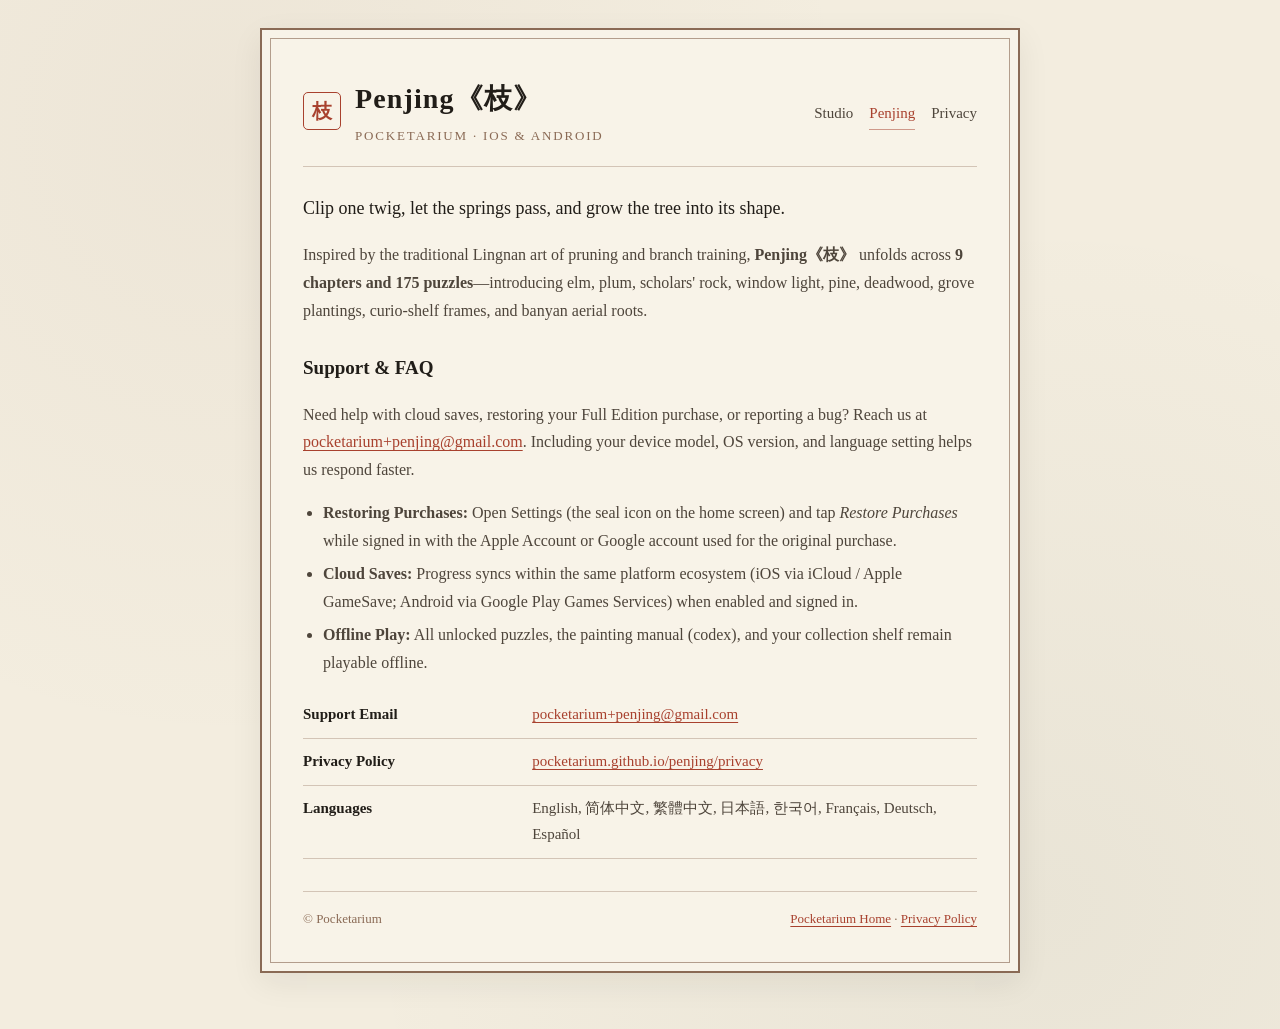
==== penjing/index.html @ ed8d2603 "feat: add Pocketarium studio and Penjing site" ====
<!doctype html>
<html lang="en">
<head>
  <meta charset="utf-8">
  <meta name="viewport" content="width=device-width, initial-scale=1">
  <title>Penjing《枝》 — Bonsai Pruning Puzzle | Pocketarium</title>
  <meta name="description" content="Clip one twig, let the springs pass, and grow the tree into its shape. Official game and support page for Penjing.">
  <link rel="stylesheet" href="../styles.css">
</head>
<body>
  <main class="page">
    <div class="inner">
      <header>
        <div class="brand">
          <span class="seal" aria-hidden="true">枝</span>
          <div>
            <h1>Penjing《枝》</h1>
            <p class="subtitle">Pocketarium · iOS &amp; Android</p>
          </div>
        </div>
        <nav aria-label="Primary">
          <a href="../">Studio</a>
          <a href="./" aria-current="page">Penjing</a>
          <a href="./privacy/">Privacy</a>
        </nav>
      </header>

      <p class="lead">
        Clip one twig, let the springs pass, and grow the tree into its shape.
      </p>
      <p>
        Inspired by the traditional Lingnan art of pruning and branch training, <strong>Penjing《枝》</strong>
        unfolds across <strong>9 chapters and 175 puzzles</strong>—introducing elm, plum, scholars' rock,
        window light, pine, deadwood, grove plantings, curio-shelf frames, and banyan aerial roots.
      </p>

      <h2>Support &amp; FAQ</h2>
      <p>
        Need help with cloud saves, restoring your Full Edition purchase, or reporting a bug?
        Reach us at <a href="mailto:pocketarium+penjing@gmail.com">pocketarium+penjing@gmail.com</a>.
        Including your device model, OS version, and language setting helps us respond faster.
      </p>
      <ul>
        <li><strong>Restoring Purchases:</strong> Open Settings (the seal icon on the home screen) and tap <em>Restore Purchases</em> while signed in with the Apple Account or Google account used for the original purchase.</li>
        <li><strong>Cloud Saves:</strong> Progress syncs within the same platform ecosystem (iOS via iCloud / Apple GameSave; Android via Google Play Games Services) when enabled and signed in.</li>
        <li><strong>Offline Play:</strong> All unlocked puzzles, the painting manual (codex), and your collection shelf remain playable offline.</li>
      </ul>

      <table class="kv">
        <tr>
          <th>Support Email</th>
          <td><a href="mailto:pocketarium+penjing@gmail.com">pocketarium+penjing@gmail.com</a></td>
        </tr>
        <tr>
          <th>Privacy Policy</th>
          <td><a href="./privacy/">pocketarium.github.io/penjing/privacy</a></td>
        </tr>
        <tr>
          <th>Languages</th>
          <td>English, 简体中文, 繁體中文, 日本語, 한국어, Français, Deutsch, Español</td>
        </tr>
      </table>

      <footer>
        <span>© Pocketarium</span>
        <span><a href="../">Pocketarium Home</a> · <a href="./privacy/">Privacy Policy</a></span>
      </footer>
    </div>
  </main>
</body>
</html>
---- styles.css ----
/* Penjing & Pocketarium — rice-paper & ink static stylesheet */
:root {
  --paper: #f3eddf;
  --sheet: #f8f3e8;
  --ink: #211d18;
  --ink-soft: #4e453b;
  --ochre: #8a6a55;
  --rule: rgba(138, 106, 85, 0.34);
  --cinnabar: #a8412e;
  --foliage: #33402f;
}

* {
  box-sizing: border-box;
}

html,
body {
  margin: 0;
  padding: 0;
  background: var(--paper);
  color: var(--ink);
  font-family: "Noto Serif SC", "Noto Serif", "Source Han Serif SC", Georgia, "Times New Roman", serif;
  line-height: 1.72;
  -webkit-font-smoothing: antialiased;
}

body {
  background-image:
    radial-gradient(circle at 18% 12%, rgba(138, 106, 85, 0.06), transparent 45%),
    radial-gradient(circle at 82% 88%, rgba(51, 64, 47, 0.05), transparent 50%);
  padding: 28px 18px 56px;
}

.page {
  max-width: 760px;
  margin: 0 auto;
  background: var(--sheet);
  border: 2px solid var(--ochre);
  padding: 8px;
  box-shadow: 0 10px 30px rgba(33, 29, 24, 0.07);
}

.inner {
  border: 1px solid rgba(138, 106, 85, 0.62);
  padding: 36px 32px 32px;
}

header {
  display: flex;
  flex-wrap: wrap;
  align-items: baseline;
  justify-content: space-between;
  gap: 12px 20px;
  padding-bottom: 18px;
  border-bottom: 1px solid var(--rule);
  margin-bottom: 26px;
}

.brand {
  display: flex;
  align-items: center;
  gap: 14px;
}

.seal {
  display: inline-flex;
  align-items: center;
  justify-content: center;
  width: 38px;
  height: 38px;
  border: 1.8px solid var(--cinnabar);
  border-radius: 5px;
  color: var(--cinnabar);
  font-weight: 700;
  font-size: 20px;
  line-height: 1;
  user-select: none;
}

h1 {
  margin: 0;
  font-size: 28px;
  font-weight: 700;
  letter-spacing: 0.04em;
}

.subtitle {
  margin: 2px 0 0;
  font-size: 13px;
  letter-spacing: 0.14em;
  text-transform: uppercase;
  color: var(--ochre);
}

nav {
  display: flex;
  flex-wrap: wrap;
  gap: 16px;
  font-size: 15px;
}

nav a {
  color: var(--ink-soft);
  text-decoration: none;
  border-bottom: 1px solid transparent;
  padding-bottom: 2px;
}

nav a:hover,
nav a[aria-current="page"] {
  color: var(--cinnabar);
  border-bottom-color: rgba(168, 65, 46, 0.5);
}

h2 {
  margin: 28px 0 10px;
  font-size: 19px;
  font-weight: 700;
  color: var(--ink);
}

p,
li {
  font-size: 16px;
  color: var(--ink-soft);
}

ul {
  padding-left: 20px;
  margin: 10px 0 16px;
}

li + li {
  margin-top: 6px;
}

a {
  color: var(--cinnabar);
  text-underline-offset: 3px;
}

.lead {
  font-size: 18px;
  color: var(--ink);
  margin-top: 0;
}

.card {
  border: 1px solid var(--rule);
  background: rgba(243, 237, 223, 0.45);
  padding: 20px 22px;
  margin: 20px 0;
}

.card-title {
  margin: 0 0 6px;
  font-size: 20px;
  color: var(--ink);
}

.actions {
  display: flex;
  flex-wrap: wrap;
  gap: 12px;
  margin-top: 16px;
}

.btn {
  display: inline-block;
  padding: 9px 18px;
  border: 1.5px solid var(--ochre);
  color: var(--ink);
  text-decoration: none;
  font-size: 15px;
  background: var(--sheet);
}

.btn:hover {
  border-color: var(--cinnabar);
  color: var(--cinnabar);
}

.btn-primary {
  border-color: var(--cinnabar);
  color: var(--cinnabar);
}

.kv {
  width: 100%;
  border-collapse: collapse;
  margin: 14px 0;
}

.kv th,
.kv td {
  text-align: left;
  padding: 10px 0;
  border-bottom: 1px solid var(--rule);
  font-size: 15px;
  vertical-align: top;
}

.kv th {
  width: 34%;
  font-weight: 600;
  color: var(--ink);
  padding-right: 16px;
}

.kv td {
  color: var(--ink-soft);
  word-break: break-word;
}

footer {
  margin-top: 32px;
  padding-top: 16px;
  border-top: 1px solid var(--rule);
  display: flex;
  flex-wrap: wrap;
  justify-content: space-between;
  gap: 8px 18px;
  font-size: 13px;
  color: var(--ochre);
}

@media (max-width: 560px) {
  .inner {
    padding: 24px 18px 22px;
  }

  h1 {
    font-size: 24px;
  }
}
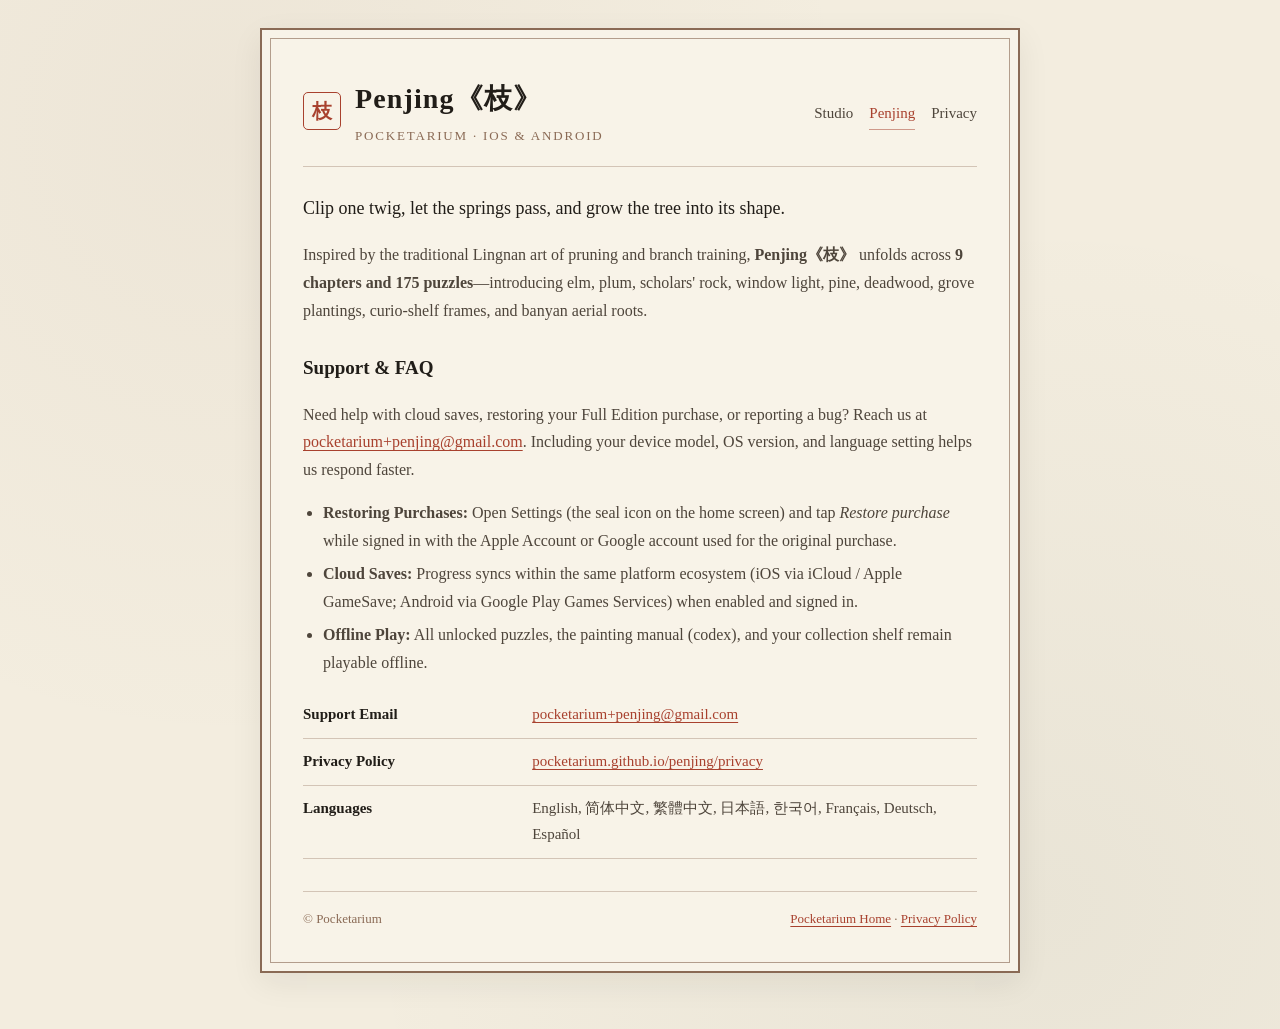
==== commit eac81a17: "docs: align Penjing privacy policy with ad-free iOS release" ====
--- a/penjing/index.html
+++ b/penjing/index.html
@@ -41,7 +41,7 @@
         Including your device model, OS version, and language setting helps us respond faster.
       </p>
       <ul>
-        <li><strong>Restoring Purchases:</strong> Open Settings (the seal icon on the home screen) and tap <em>Restore Purchases</em> while signed in with the Apple Account or Google account used for the original purchase.</li>
+        <li><strong>Restoring Purchases:</strong> Open Settings (the seal icon on the home screen) and tap <em>Restore purchase</em> while signed in with the Apple Account or Google account used for the original purchase.</li>
         <li><strong>Cloud Saves:</strong> Progress syncs within the same platform ecosystem (iOS via iCloud / Apple GameSave; Android via Google Play Games Services) when enabled and signed in.</li>
         <li><strong>Offline Play:</strong> All unlocked puzzles, the painting manual (codex), and your collection shelf remain playable offline.</li>
       </ul>
